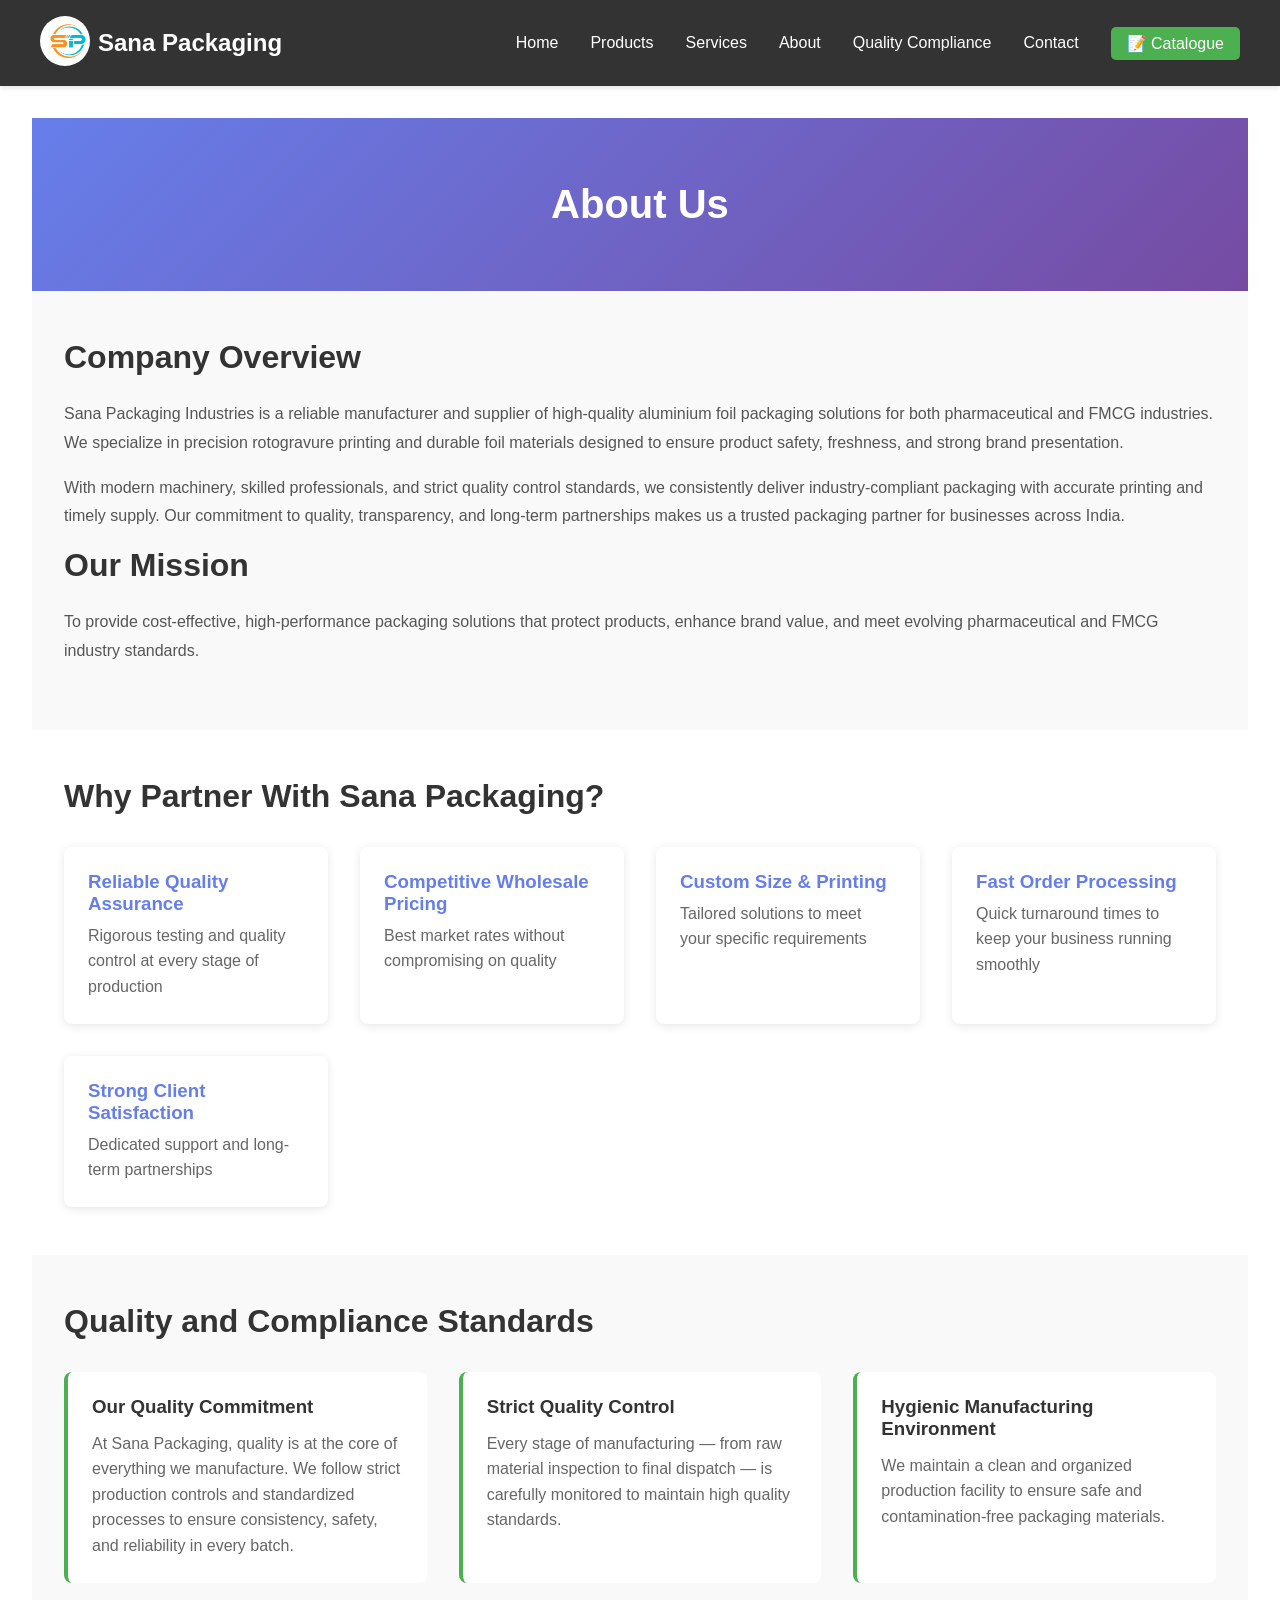
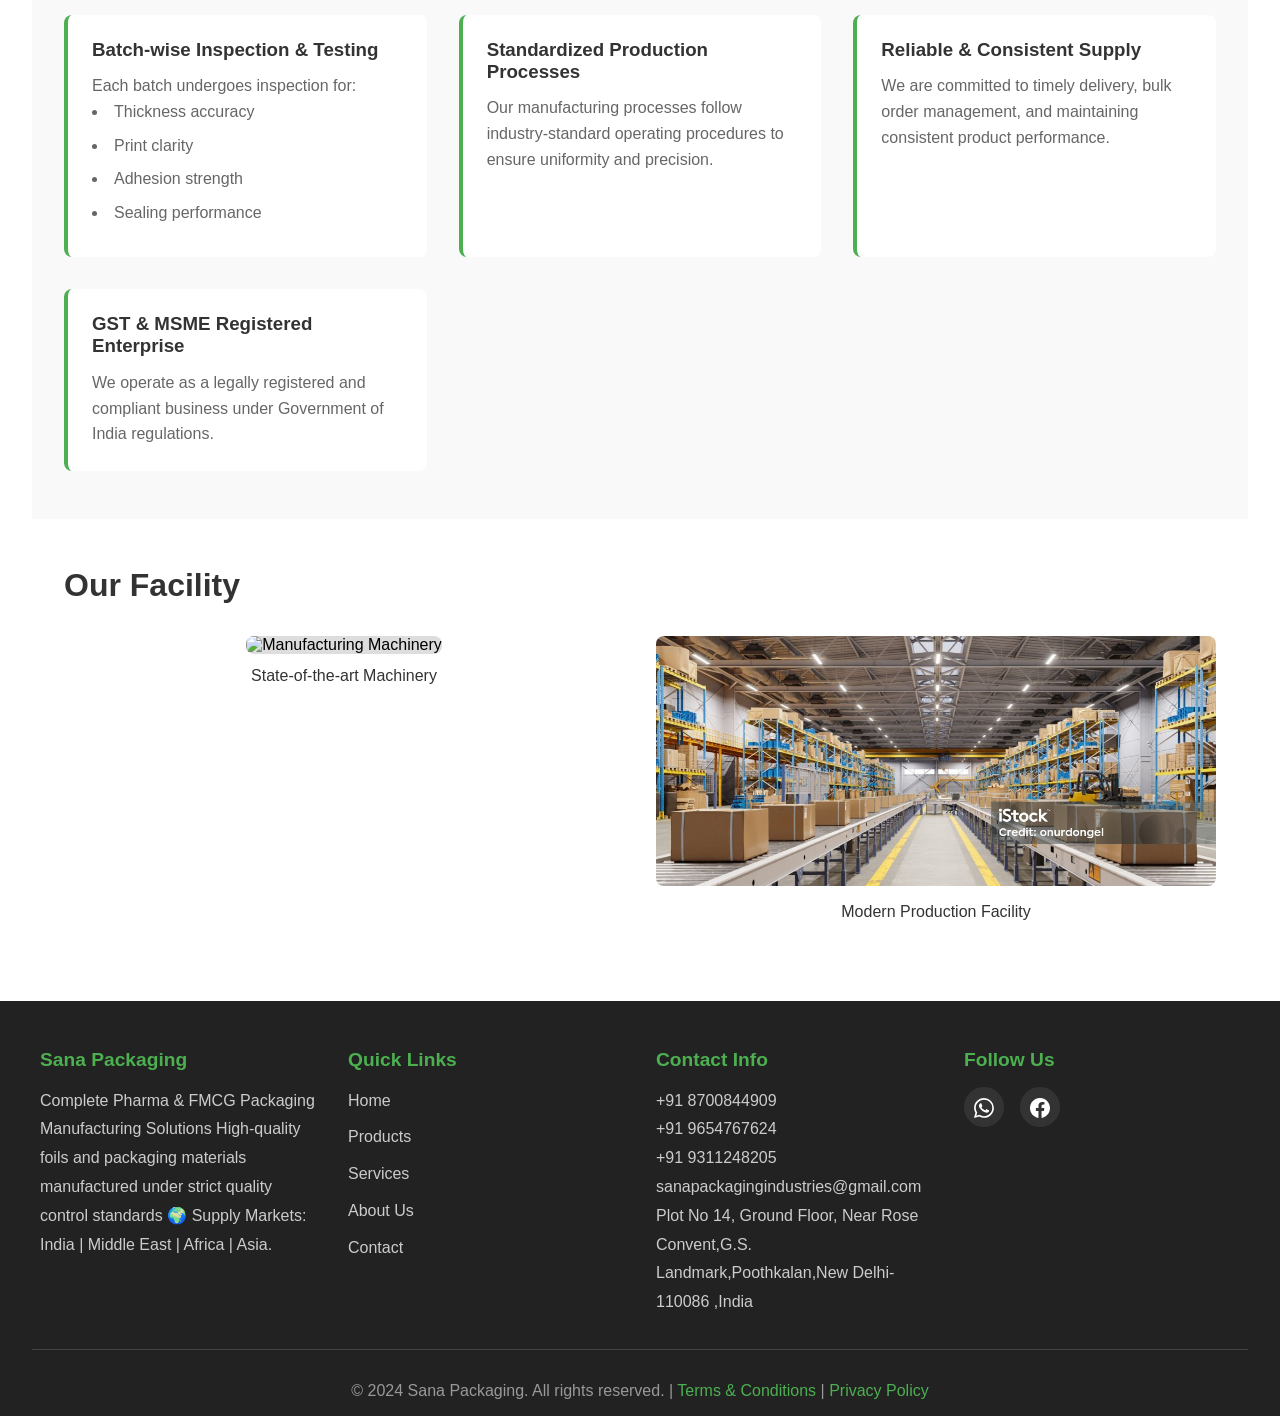
==== about.html @ e00f4d95 "Add files via upload" ====
<!DOCTYPE html>
<html lang="en">

<head>
    <meta charset="UTF-8">
    <meta name="viewport" content="width=device-width, initial-scale=1.0">
    <title>About Us - Sana Packaging</title>
    <link rel="stylesheet" href="css/main.css">
    <link rel="stylesheet" href="css/style.css">
    <link rel="stylesheet" href="css/animation.css">
    <script src="js/main.js" defer></script>
</head>

<body>
    <header>
        <div class="container">
            <div class="logo">
                <a href="index.html">
                    <img src="images/logo.jpeg" alt="Sana Packaging Logo">
                </a>
                <h1>Sana Packaging</h1>
            </div>
            <button class="menu-toggle" aria-label="Toggle menu">
                <span></span>
                <span></span>
                <span></span>
            </button>
            <nav>
                <ul>
                    <li><a href="index.html">Home</a></li>
                    <li><a href="product.html">Products</a></li>
                    <li><a href="services.html">Services</a></li>
                    <li><a href="about.html">About</a></li>
                    <li><a href="certifications.html">Quality Compliance</a></li>
                    <li><a href="contact.html">Contact</a></li>
                    <li><a href="Catalog/Sana Packaging Industries.pdf" download="Sana-Packaging-Catalog.pdf"
                            class="catalog-link">📝 Catalogue</a></li>
                </ul>
            </nav>
        </div>
    </header>

    <main>
        <section class="about-hero">
            <h1>About Us</h1>
        </section>

        <section class="company-overview">
            <div class="container">
                <h2>Company Overview</h2>
                <p>
                    Sana Packaging Industries is a reliable manufacturer and supplier of high-quality aluminium foil
                    packaging solutions for both pharmaceutical and FMCG industries. We specialize in precision
                    rotogravure printing and durable foil materials designed to ensure product safety, freshness, and
                    strong brand presentation.</p>
                <p>With modern machinery, skilled professionals, and strict quality control standards, we consistently
                    deliver industry-compliant packaging with accurate printing and timely supply. Our commitment to
                    quality, transparency, and long-term partnerships makes us a trusted packaging partner for
                    businesses across India.</p>
            </div>


            <div class="container">
                <h2>Our Mission</h2>
                <p>To provide cost-effective, high-performance packaging solutions that protect products, enhance brand
                    value, and meet evolving pharmaceutical and FMCG industry standards.</p>

            </div>
        </section>

        <section class="why-choose">
            <div class="container">
                <h2>Why Partner With Sana Packaging?</h2>
                <div class="features-grid">
                    <div class="feature">
                        <h3>Reliable Quality Assurance</h3>
                        <p>Rigorous testing and quality control at every stage of production</p>
                    </div>
                    <div class="feature">
                        <h3>Competitive Wholesale Pricing</h3>
                        <p>Best market rates without compromising on quality</p>
                    </div>
                    <div class="feature">
                        <h3>Custom Size & Printing</h3>
                        <p>Tailored solutions to meet your specific requirements</p>
                    </div>
                    <div class="feature">
                        <h3>Fast Order Processing</h3>
                        <p>Quick turnaround times to keep your business running smoothly</p>
                    </div>
                    <div class="feature">
                        <h3>Strong Client Satisfaction</h3>
                        <p>Dedicated support and long-term partnerships</p>
                    </div>
                </div>
            </div>
        </section>

        <section class="certifications">
            <div class="container">
                <h2>Quality and Compliance Standards</h2>
                <div class="cert-grid">
                    <div class="cert-item">
                        <h3>Our Quality Commitment
                        </h3>
                        <p>At Sana Packaging, quality is at the core of everything we manufacture. We follow strict
                            production controls and standardized processes to ensure consistency, safety, and
                            reliability in every batch.</p>
                    </div>
                    <div class="cert-item">
                        <h3>Strict Quality Control</h3>
                        <p>Every stage of manufacturing — from raw material inspection to final dispatch — is carefully
                            monitored to maintain high quality standards.</p>
                    </div>
                    <div class="cert-item">
                        <h3>Hygienic Manufacturing Environment</h3>
                        <p>We maintain a clean and organized production facility to ensure safe and contamination-free
                            packaging materials.</p>
                    </div>
                    <div class="cert-item">
                        <h3> Batch-wise Inspection & Testing</h3>
                        <p>Each batch undergoes inspection for:</p>
                        <ul>
                            <li>Thickness accuracy</li>
                            <li>Print clarity</li>
                            <li>Adhesion strength</li>
                            <li>Sealing performance</li>
                        </ul>

                    </div>


                    <div class="cert-item">
                        <h3> Standardized Production Processes</h3>
                        <p>Our manufacturing processes follow industry-standard operating procedures to ensure
                            uniformity and precision.</p>
                    </div>
                    <div class="cert-item">
                        <h3>Reliable & Consistent Supply</h3>
                        <p>We are committed to timely delivery, bulk order management, and maintaining consistent
                            product performance.</p>
                    </div>
                    <div class="cert-item">
                        <h3>GST & MSME Registered Enterprise</h3>
                        <p>We operate as a legally registered and compliant business under Government of India
                            regulations.</p>
                    </div>
                </div>
            </div>
        </section>

        <section class="visuals">
            <div class="container">
                <h2>Our Facility</h2>
                <div class="gallery">
                    <div class="gallery-item">
                        <img src="images/StateoftheartMachineryhd.jpg" alt="Manufacturing Machinery">

                        <p>State-of-the-art Machinery</p>
                    </div>
                    <div class="gallery-item">
                        <img src="images/ModernProductionFacilityHd.jpg" alt="Factory Floor">
                        <p>Modern Production Facility</p>
                    </div>

                </div>







            </div>
        </section>
    </main>

    <footer>
        <div class="footer-content">
            <div class="footer-section footer-logo-section">

                <h3>Sana Packaging</h3>
                <p>Complete Pharma & FMCG Packaging Manufacturing Solutions
                    High-quality foils and packaging materials manufactured under strict quality control standards

                    🌍 Supply Markets: India | Middle East | Africa | Asia.</p>
            </div>
            <div class="footer-section">
                <h3>Quick Links</h3>
                <ul>
                    <li><a href="index.html">Home</a></li>
                    <li><a href="product.html">Products</a></li>
                    <li><a href="services.html">Services</a></li>
                    <li><a href="about.html">About Us</a></li>
                    <li><a href="contact.html">Contact</a></li>
                </ul>
            </div>
            <div class="footer-section">
                <h3>Contact Info</h3>
                <p>+91 8700844909 <br>
                    +91 9654767624<br>
                    +91 9311248205
                </p>
                <p>sanapackagingindustries@gmail.com</p>
                <p>Plot No 14, Ground Floor, Near Rose Convent,G.S. Landmark,Poothkalan,New Delhi-110086 ,India</p>
            </div>
            <div class="footer-section">
                <h3>Follow Us</h3>
                <div class="social-links">
                    <a href="https://wa.me/919311248205" target="_blank" title="WhatsApp">
                        <svg xmlns="http://www.w3.org/2000/svg" width="20" height="20" fill="currentColor"
                            viewBox="0 0 16 16">
                            <path
                                d="M13.601 2.326A7.854 7.854 0 0 0 7.994 0C3.627 0 .068 3.558.064 7.926c0 1.399.366 2.76 1.057 3.965L0 16l4.204-1.102a7.933 7.933 0 0 0 3.79.965h.004c4.368 0 7.926-3.558 7.93-7.93A7.898 7.898 0 0 0 13.6 2.326zM7.994 14.521a6.573 6.573 0 0 1-3.356-.92l-.24-.144-2.494.654.666-2.433-.156-.251a6.56 6.56 0 0 1-1.007-3.505c0-3.626 2.957-6.584 6.591-6.584a6.56 6.56 0 0 1 4.66 1.931 6.557 6.557 0 0 1 1.928 4.66c-.004 3.639-2.961 6.592-6.592 6.592zm3.615-4.934c-.197-.099-1.17-.578-1.353-.646-.182-.065-.315-.099-.445.099-.133.197-.513.646-.627.775-.114.133-.232.148-.43.05-.197-.1-.836-.308-1.592-.985-.59-.525-.985-1.175-1.103-1.372-.114-.198-.011-.304.088-.403.087-.088.197-.232.296-.346.1-.114.133-.198.198-.33.065-.134.034-.248-.015-.347-.05-.099-.445-1.076-.612-1.47-.16-.389-.323-.335-.445-.34-.114-.007-.247-.007-.38-.007a.729.729 0 0 0-.529.247c-.182.198-.691.677-.691 1.654 0 .977.71 1.916.81 2.049.098.133 1.394 2.132 3.383 2.992.47.205.84.326 1.129.418.475.152.904.129 1.246.08.38-.058 1.171-.48 1.338-.943.164-.464.164-.86.114-.943-.049-.084-.182-.133-.38-.232z" />
                        </svg>
                    </a>

                    <a href="https://www.facebook.com/profile.php?id=61584135216751" target="_blank" title="Facebook">
                        <svg xmlns="http://www.w3.org/2000/svg" width="20" height="20" fill="currentColor"
                            viewBox="0 0 16 16">
                            <path
                                d="M16 8.049c0-4.446-3.582-8.05-8-8.05C3.58 0-.002 3.603-.002 8.05c0 4.017 2.926 7.347 6.75 7.951v-5.625h-2.03V8.05H6.75V6.275c0-2.017 1.195-3.131 3.022-3.131.876 0 1.791.157 1.791.157v1.98h-1.009c-.993 0-1.303.621-1.303 1.258v1.51h2.218l-.354 2.326H9.25V16c3.824-.604 6.75-3.934 6.75-7.951z" />
                        </svg>
                    </a>
                </div>
            </div>
        </div>
        <div class="footer-bottom">
            <p>&copy; 2024 Sana Packaging. All rights reserved. | <a href="terms.html">Terms & Conditions</a> | <a
                    href="privacy.html">Privacy Policy</a></p>
        </div>
    </footer>
</body>

</html>
---- css/main.css ----
* {
    margin: 0;
    padding: 0;
    box-sizing: border-box;
}

body {
    min-height: 100vh;
    display: flex;
    flex-direction: column;
    font-family: Arial, sans-serif;
}

main {
    flex: 1;
    padding: 2rem;
}

header {
    background: #333;
    color: white;
    padding: 1rem 2rem;
    box-shadow: 0 2px 5px rgba(0,0,0,0.1);
    position: sticky;
    top: 0;
    z-index: 1000;
    transition: transform 0.3s ease;
}

header.hide {
    transform: translateY(-100%);
}

header .container {
    max-width: 1200px;
    margin: 0 auto;
    display: flex;
    justify-content: space-between;
    align-items: center;
}

.logo {
    display: flex;
    align-items: center;
    gap: 0.5rem;
}

.logo img {
    height: 50px;
    width: 50px;
    object-fit: cover;
    filter: brightness(1.1);
    border-radius: 50%;
}

.logo h1 {
    font-size: 1.5rem;
    cursor: pointer;
}

.menu-toggle {
    display: none;
    flex-direction: column;
    gap: 4px;
    background: none;
    border: none;
    cursor: pointer;
}

.menu-toggle span {
    width: 25px;
    height: 3px;
    background: white;
}

nav ul {
    display: flex;
    gap: 2rem;
    list-style: none;
}

nav a {
    color: white;
    text-decoration: none;
    font-weight: 500;
}

footer {
    background: #222;
    color: white;
    padding: 3rem 2rem 1rem;
}

.footer-content {
    display: grid;
    grid-template-columns: repeat(auto-fit, minmax(250px, 1fr));
    gap: 2rem;
    max-width: 1200px;
    margin: 0 auto 2rem;
}

.footer-section h3 {
    color: #4CAF50;
    margin-bottom: 1rem;
    font-size: 1.2rem;
}

.footer-section p,
.footer-section ul {
    color: #ccc;
    line-height: 1.8;
}

.footer-section ul {
    list-style: none;
}

.footer-section ul li {
    margin-bottom: 0.5rem;
}

.footer-section a {
    color: #ccc;
    text-decoration: none;
}

.social-links {
    display: flex;
    gap: 1rem;
    margin-top: 1rem;
}

.social-links a {
    display: inline-block;
    width: 40px;
    height: 40px;
    background: #333;
    border-radius: 50%;
    text-align: center;
    line-height: 40px;
    font-size: 1.2rem;
}

.social-links a svg {
    fill: white;
    vertical-align: middle;
}

.footer-bottom {
    text-align: center;
    padding-top: 2rem;
    border-top: 1px solid #444;
    color: #999;
}

.footer-bottom a {
    color: #4CAF50;
    text-decoration: none;
}

@media (max-width: 768px) {
    .menu-toggle {
        display: flex;
    }

    nav {
        position: absolute;
        top: 100%;
        left: 0;
        right: 0;
        background: #333;
        max-height: 0;
        overflow: hidden;
    }

    nav.active {
        max-height: 500px;
    }

    nav ul {
        flex-direction: column;
        gap: 0;
        padding: 1rem 0;
    }

    nav li {
        text-align: center;
        padding: 0.8rem;
        border-bottom: 1px solid #444;
    }

    nav .catalog-link {
        display: inline-block;
        margin: 0.5rem auto;
        width: auto;
    }

    header .container {
        position: relative;
    }

    header, footer {
        padding: 1rem;
    }

    .logo img {
        height: 35px;
        width: 35px;
    }

    .logo h1 {
        font-size: 1.2rem;
    }

    main {
        padding: 1rem;
    }

    footer {
        padding: 2rem 1rem 1rem;
    }

    .footer-content {
        grid-template-columns: 1fr;
        gap: 1.5rem;
    }
}


.footer-logo {
    width: 60px;
    height: 60px;
    border-radius: 50%;
    object-fit: cover;
    margin-bottom: 1rem;
}


.catalog-link {
    background: #4CAF50;
    padding: 0.5rem 1rem;
    border-radius: 5px;
}

.catalog-link:hover {
    background: #45a049;
}
---- css/style.css ----
.hero {
    background: linear-gradient(rgba(0, 0, 0, 0.7), rgba(0, 0, 0, 0.7)), url('../images/BankGroundImage.jpeg');
    background-size: cover;
    background-position: center;
    background-repeat: no-repeat;
    min-height: 500px;
    color: white;
    padding: 6rem 2rem;
    text-align: center;
    display: flex;
    flex-direction: column;
    justify-content: center;
    align-items: center;
}

.hero-badge {
    background: rgba(255, 255, 255, 0.95);
    color: #333;
    padding: 0.6rem 1.5rem;
    border-radius: 50px;
    font-weight: 600;
    font-size: 1rem;
    margin-bottom: 1.5rem;
    box-shadow: 0 4px 15px rgba(0,0,0,0.2);
}

.hero h1 {
    font-size: 3rem;
    margin-bottom: 1rem;
}

.hero p {
    font-size: 1.3rem;
    margin-bottom: 2rem;
    opacity: 0.95;
}

.hero-buttons {
    display: flex;
    gap: 1rem;
    justify-content: center;
    flex-wrap: wrap;
}

.btn {
    padding: 0.8rem 2rem;
    border-radius: 5px;
    text-decoration: none;
    font-weight: 500;
}

.btn-primary {
    background: white;
    color: #667eea;
}

.btn-secondary {
    background: transparent;
    color: white;
    border: 2px solid white;
}

.features-section {
    padding: 4rem 2rem;
    background: #f9f9f9;
}

.features-section h2 {
    text-align: center;
    font-size: 2rem;
    margin-bottom: 3rem;
    color: #333;
}

.features-grid {
    display: grid;
    grid-template-columns: repeat(auto-fit, minmax(250px, 1fr));
    gap: 2rem;
    margin-top: 2rem;
}

.feature {
    background: white;
    padding: 1.5rem;
    border-radius: 8px;
    box-shadow: 0 2px 10px rgba(0,0,0,0.1);
}

.feature-icon {
    font-size: 3rem;
    margin-bottom: 1rem;
    color: #4CAF50;
}

.feature h3 {
    color: #667eea;
    margin-bottom: 0.5rem;
}

.feature p {
    color: #666;
    line-height: 1.6;
}

.products-preview {
    padding: 4rem 2rem;
}

.products-preview h2 {
    text-align: center;
    font-size: 2rem;
    margin-bottom: 3rem;
    color: #333;
}

.products-preview .product-card {
    cursor: pointer;
}

.products-preview .product-info p {
    color: #666;
}

.product-grid {
    display: grid;
    grid-template-columns: repeat(auto-fit, minmax(300px, 1fr));
    gap: 2rem;
    margin-top: 2rem;
}

.product-card {
    background: white;
    border-radius: 8px;
    overflow: hidden;
    box-shadow: 0 2px 10px rgba(0,0,0,0.1);
}

.product-card img {
    width: 100%;
    height: 200px;
    object-fit: cover;
    background: #e0e0e0;
}

.product-info {
    padding: 1.5rem;
}

.product-info h3 {
    color: #333;
    margin-bottom: 1rem;
}

.product-info p {
    color: #666;
    line-height: 1.6;
    margin-bottom: 1rem;
}

.product-info .btn {
    display: inline-block;
    margin-top: 0.5rem;
}

.text-center {
    text-align: center;
    margin-top: 2rem;
}

.cta-section {
    background: linear-gradient(135deg, #667eea 0%, #764ba2 100%);
    color: white;
    padding: 4rem 2rem;
    text-align: center;
}

.cta-section h2 {
    font-size: 2rem;
    margin-bottom: 1rem;
}

.cta-section p {
    font-size: 1.2rem;
    margin-bottom: 2rem;
}

.about-hero {
    background: linear-gradient(135deg, #667eea 0%, #764ba2 100%);
    color: white;
    padding: 4rem 2rem;
    text-align: center;
}

.about-hero h1 {
    font-size: 2.5rem;
}

.company-overview, .why-choose, .certifications, .visuals {
    padding: 3rem 2rem;
}

.company-overview {
    background: #f9f9f9;
}

.company-overview h2, .why-choose h2, .certifications h2, .visuals h2 {
    font-size: 2rem;
    margin-bottom: 1.5rem;
    color: #333;
}

.company-overview p {
    line-height: 1.8;
    margin-bottom: 1rem;
    color: #555;
}

.certifications {
    background: #f9f9f9;
}

.cert-grid {
    display: grid;
    grid-template-columns: repeat(auto-fit, minmax(280px, 1fr));
    gap: 2rem;
    margin-top: 2rem;
}

.cert-item {
    background: white;
    padding: 1.5rem;
    border-radius: 8px;
    border-left: 4px solid #4CAF50;
}

.cert-item h3 {
    color: #333;
    margin-bottom: 0.8rem;
}

.cert-item p, .cert-item ul {
    color: #666;
    line-height: 1.6;
}

.cert-item ul {
    list-style-position: inside;
}

.cert-item li {
    margin-bottom: 0.5rem;
}

.gallery {
    display: grid;
    grid-template-columns: repeat(auto-fit, minmax(300px, 1fr));
    gap: 2rem;
    margin-top: 2rem;
}

.gallery-item {
    text-align: center;
}

.gallery-item img {
    width: 100%;
    height: 250px;
    object-fit: cover;
    border-radius: 8px;
    background: #ddd;
}

.gallery-item p {
    margin-top: 0.8rem;
    font-weight: 500;
    color: #333;
}

.product-hero {
    background: linear-gradient(135deg, #4CAF50 0%, #45a049 100%);
    color: white;
    padding: 4rem 2rem;
    text-align: center;
}

.product-hero h1 {
    font-size: 2.5rem;
}

.product-section {
    padding: 3rem 2rem;
}

.product-section:nth-child(even) {
    background: #f9f9f9;
}

.product-section h2 {
    font-size: 2rem;
    margin-bottom: 1.5rem;
    color: #333;
}

.custom-section {
    background: linear-gradient(135deg, #667eea 0%, #764ba2 100%);
    color: white;
    padding: 3rem 2rem;
    text-align: center;
}

.custom-section h2 {
    color: white;
    margin-bottom: 1rem;
}

.custom-section p {
    font-size: 1.1rem;
    line-height: 1.8;
}

.export-pricing {
    padding: 4rem 2rem;
    background: #f9f9f9;
}

.export-pricing h2 {
    text-align: center;
    font-size: 2rem;
    margin-bottom: 3rem;
    color: #333;
}

.export-grid {
    display: grid;
    grid-template-columns: repeat(auto-fit, minmax(300px, 1fr));
    gap: 2rem;
    margin-bottom: 3rem;
}

.export-card {
    background: white;
    padding: 2rem;
    border-radius: 8px;
    box-shadow: 0 2px 10px rgba(0,0,0,0.1);
}

.export-card h3 {
    color: #667eea;
    margin-bottom: 1rem;
}

.export-card p {
    color: #555;
    font-size: 1.1rem;
}

.export-card ul {
    list-style-position: inside;
    color: #555;
}

.export-card ul li {
    margin-bottom: 0.5rem;
}

.pricing-section {
    margin: 3rem 0;
}

.pricing-section h3 {
    text-align: center;
    font-size: 1.8rem;
    color: #333;
    margin-bottom: 2rem;
}

.pricing-grid {
    display: grid;
    grid-template-columns: repeat(auto-fit, minmax(250px, 1fr));
    gap: 2rem;
    margin-bottom: 2rem;
}

.price-card {
    background: white;
    padding: 2rem;
    border-radius: 8px;
    text-align: center;
    box-shadow: 0 2px 10px rgba(0,0,0,0.1);
    border-top: 4px solid #4CAF50;
}

.price-card h4 {
    color: #333;
    margin-bottom: 1rem;
    font-size: 1.3rem;
}

.price-card .price {
    color: #4CAF50;
    font-size: 1.5rem;
    font-weight: bold;
}

.bulk-discount {
    text-align: center;
    font-size: 1.2rem;
    color: #667eea;
    font-weight: 500;
}

.export-terms {
    background: white;
    padding: 2rem;
    border-radius: 8px;
    box-shadow: 0 2px 10px rgba(0,0,0,0.1);
}

.export-terms h3 {
    color: #333;
    margin-bottom: 1.5rem;
    text-align: center;
    font-size: 1.8rem;
}

.terms-grid {
    display: grid;
    grid-template-columns: repeat(auto-fit, minmax(200px, 1fr));
    gap: 1.5rem;
}

.term-item {
    padding: 1rem;
    background: #f9f9f9;
    border-radius: 5px;
    border-left: 3px solid #4CAF50;
}

.term-item strong {
    color: #333;
    display: block;
    margin-bottom: 0.3rem;
}

.contact-hero {
    background: linear-gradient(135deg, #4CAF50 0%, #45a049 100%);
    color: white;
    padding: 4rem 2rem;
    text-align: center;
}

.contact-hero h1 {
    font-size: 2.5rem;
    margin-bottom: 0.5rem;
}

.contact-hero p {
    font-size: 1.2rem;
}

.contact-section {
    padding: 3rem 2rem;
}

.contact-grid {
    display: grid;
    grid-template-columns: 1fr 1fr;
    gap: 3rem;
    max-width: 1200px;
    margin: 0 auto;
}

.contact-info h2, .contact-form-wrapper h2 {
    font-size: 2rem;
    margin-bottom: 1.5rem;
    color: #333;
}

.contact-person, .location {
    margin-bottom: 2rem;
}

.contact-person h3, .location h3 {
    color: #667eea;
    margin-bottom: 1rem;
}

.contact-details {
    margin-top: 1rem;
}

.contact-details p {
    margin-bottom: 0.8rem;
    color: #555;
}

.contact-details a {
    color: #667eea;
    text-decoration: none;
}

.whatsapp-btn {
    display: inline-block;
    background: #25D366;
    color: white !important;
    padding: 0.8rem 1.5rem;
    border-radius: 5px;
    margin-top: 1rem;
    text-decoration: none !important;
}

.location p {
    color: #555;
    line-height: 1.8;
}

.contact-form {
    background: #f9f9f9;
    padding: 2rem;
    border-radius: 8px;
}

.form-group {
    margin-bottom: 1.5rem;
}

.form-group label {
    display: block;
    margin-bottom: 0.5rem;
    color: #333;
    font-weight: 500;
}

.form-group input,
.form-group textarea {
    width: 100%;
    padding: 0.8rem;
    border: 1px solid #ddd;
    border-radius: 5px;
    font-family: Arial, sans-serif;
}

.contact-form .btn {
    width: 100%;
    cursor: pointer;
    border: none;
}

.cert-hero {
    background: linear-gradient(135deg, #667eea 0%, #764ba2 100%);
    color: white;
    padding: 4rem 2rem;
    text-align: center;
}

.cert-hero h1 {
    font-size: 2.5rem;
    margin-bottom: 0.5rem;
}

.cert-hero p {
    font-size: 1.2rem;
}

.certifications-section {
    padding: 4rem 2rem;
}

.certifications-section .cert-grid {
    display: grid;
    grid-template-columns: repeat(auto-fit, minmax(300px, 1fr));
    gap: 2rem;
}

.cert-card {
    background: white;
    padding: 2rem;
    border-radius: 8px;
    box-shadow: 0 2px 10px rgba(0,0,0,0.1);
    text-align: center;
}

.cert-icon {
    width: 60px;
    height: 60px;
    background: #4CAF50;
    color: white;
    border-radius: 50%;
    display: flex;
    align-items: center;
    justify-content: center;
    font-size: 2rem;
    margin: 0 auto 1rem;
}

.cert-card h3 {
    color: #333;
    margin-bottom: 0.5rem;
    font-size: 1.5rem;
}

.cert-card p {
    color: #667eea;
    font-weight: 500;
    margin-bottom: 0.5rem;
}

.cert-card .cert-desc {
    color: #666;
    font-weight: normal;
    line-height: 1.6;
}

.compliance-section {
    background: #f9f9f9;
    padding: 3rem 2rem;
    text-align: center;
}

.compliance-section h2 {
    color: #333;
    font-size: 2rem;
    margin-bottom: 1rem;
}

.compliance-section p {
    color: #555;
    font-size: 1.1rem;
    line-height: 1.8;
    max-width: 800px;
    margin: 0 auto;
}

@media (max-width: 768px) {
    .hero {
        padding: 4rem 1rem;
        min-height: 400px;
    }

    .hero-badge {
        font-size: 0.85rem;
        padding: 0.5rem 1rem;
    }

    .hero h1 {
        font-size: 2rem;
    }

    .hero p {
        font-size: 1.1rem;
    }

    .hero-services {
        min-height: 250px;
        padding: 2.5rem 1rem;
    }

    .hero-services h1 {
        font-size: 1.8rem;
    }

    .hero-services p {
        font-size: 1rem;
    }

    .features-section,
    .products-preview,
    .cta-section {
        padding: 3rem 1rem;
    }

    .export-pricing {
        padding: 3rem 1rem;
    }

    .pricing-grid,
    .terms-grid {
        grid-template-columns: 1fr;
    }

    .contact-grid {
        grid-template-columns: 1fr;
        gap: 2rem;
    }

    .contact-hero {
        padding: 3rem 1rem;
    }

    .contact-hero h1 {
        font-size: 2rem;
    }

    .certifications-section {
        padding: 3rem 1rem;
    }

    .cert-hero {
        padding: 3rem 1rem;
    }

    .cert-hero h1 {
        font-size: 2rem;
    }
}


.services-section {
    padding: 4rem 2rem;
}

.services-section h2 {
    text-align: center;
    font-size: 2rem;
    margin-bottom: 3rem;
    color: #333;
}

.services-grid {
    display: grid;
    grid-template-columns: repeat(auto-fit, minmax(300px, 1fr));
    gap: 2rem;
}

.service-card {
    background: white;
    padding: 2rem;
    border-radius: 8px;
    box-shadow: 0 2px 10px rgba(0,0,0,0.1);
    text-align: center;
}

.service-icon {
    font-size: 3rem;
    margin-bottom: 1rem;
}

.service-card h3 {
    color: #667eea;
    margin-bottom: 1rem;
    font-size: 1.3rem;
}

.service-card p {
    color: #666;
    line-height: 1.6;
}

@media (max-width: 768px) {
    .services-section {
        padding: 3rem 1rem;
    }
}


.hero-services {
    background: linear-gradient(rgba(0, 0, 0, 0.5), rgba(0, 0, 0, 0.5)), url('../images/MachineSana.jpeg');
    background-size: cover;
    background-position: center;
    min-height: 300px;
    padding: 3rem 2rem;
    display: flex;
    flex-direction: column;
    justify-content: center;
    align-items: center;
    color: white;
    text-align: center;
}

.hero-services h1 {
    font-size: 2.5rem;
    margin-bottom: 1rem;
}

.hero-services p {
    font-size: 1.2rem;
    margin-bottom: 1.5rem;
}


.clients-section {
    padding: 4rem 2rem;
    background: #f9f9f9;
}

.clients-section h2 {
    text-align: center;
    font-size: 2rem;
    margin-bottom: 3rem;
    color: #333;
}

.clients-grid {
    display: grid;
    grid-template-columns: repeat(auto-fit, minmax(280px, 1fr));
    gap: 1.5rem;
}

.client-item {
    background: white;
    padding: 1.5rem;
    border-radius: 8px;
    text-align: center;
    font-weight: 500;
    color: #4105e7;
    box-shadow: 0 2px 10px rgba(0,0,0,0.1);
}

@media (max-width: 768px) {
    .clients-section {
        padding: 3rem 1rem;
    }
}


.infrastructure-section {
    padding: 4rem 2rem;
}

.infrastructure-section h2 {
    text-align: center;
    font-size: 2rem;
    margin-bottom: 3rem;
    color: #333;
}

.machines-grid {
    display: grid;
    grid-template-columns: repeat(auto-fit, minmax(280px, 1fr));
    gap: 2rem;
}

.machine-card {
    background: white;
    padding: 2rem;
    border-radius: 8px;
    box-shadow: 0 2px 10px rgba(0,0,0,0.1);
    border-left: 4px solid #4CAF50;
}

.machine-card img {
    width: 100%;
    height: 200px;
    object-fit: cover;
    border-radius: 8px;
    margin-bottom: 1rem;
}

.machine-card h3 {
    color: #667eea;
    margin-bottom: 1rem;
    font-size: 1.2rem;
}

.machine-card p {
    color: #666;
    margin-bottom: 0.5rem;
    line-height: 1.6;
}

@media (max-width: 768px) {
    .infrastructure-section {
        padding: 3rem 1rem;
    }
}


.product-hero p {
    font-size: 1.2rem;
    margin-top: 0.5rem;
    opacity: 0.95;
}

.services-highlight {
    padding: 4rem 2rem;
    background: linear-gradient(135deg, #667eea 0%, #764ba2 100%);
    color: white;
    text-align: center;
}

.services-highlight h2 {
    color: white;
    font-size: 2rem;
    margin-bottom: 2rem;
}

.services-list {
    display: grid;
    grid-template-columns: repeat(auto-fit, minmax(250px, 1fr));
    gap: 1.5rem;
    max-width: 1000px;
    margin: 0 auto;
}

.service-item {
    background: rgba(255,255,255,0.1);
    padding: 1.5rem;
    border-radius: 8px;
    font-size: 1.1rem;
    font-weight: 500;
}

@media (max-width: 768px) {
    .services-highlight {
        padding: 3rem 1rem;
    }
}


.hero-markets {
    margin: 1rem 0;
}

.hero-markets p {
    font-size: 1.1rem;
    opacity: 0.95;
    font-weight: 500;
}
---- css/animation.css ----
.menu-toggle span {
    transition: 0.3s;
}

nav {
    transition: max-height 0.3s;
}

nav a {
    transition: color 0.3s;
}

nav a:hover {
    color: #4CAF50;
}

.footer-section a {
    transition: color 0.3s;
}

.footer-section a:hover {
    color: #4CAF50;
}

.social-links a {
    transition: background 0.3s;
}

.social-links a:hover {
    background: #4CAF50;
}

.footer-bottom a {
    transition: color 0.3s;
}

.footer-bottom a:hover {
    color: #45a049;
    text-decoration: underline;
}

.btn {
    transition: transform 0.3s, box-shadow 0.3s;
}

.btn:hover {
    transform: translateY(-2px);
    box-shadow: 0 5px 15px rgba(0,0,0,0.2);
}

.product-card {
    transition: transform 0.3s;
}

.product-card:hover {
    transform: translateY(-5px);
}

.cert-card {
    transition: transform 0.3s;
}

.cert-card:hover {
    transform: translateY(-5px);
}

.contact-details a:hover {
    text-decoration: underline;
}

.whatsapp-btn {
    transition: background 0.3s;
}

.whatsapp-btn:hover {
    background: #20ba5a;
    text-decoration: none !important;
}

.form-group input:focus,
.form-group textarea:focus {
    outline: none;
    border-color: #667eea;
}


.service-card {
    transition: transform 0.3s, box-shadow 0.3s;
}

.service-card:hover {
    transform: translateY(-5px);
    box-shadow: 0 5px 20px rgba(0,0,0,0.15);
}


.client-item {
    transition: transform 0.3s, box-shadow 0.3s;
}

.client-item:hover {
    transform: translateY(-3px);
    box-shadow: 0 5px 15px rgba(0,0,0,0.15);
}


.machine-card {
    transition: transform 0.3s, box-shadow 0.3s;
}

.machine-card:hover {
    transform: translateY(-5px);
    box-shadow: 0 5px 20px rgba(0,0,0,0.15);
}
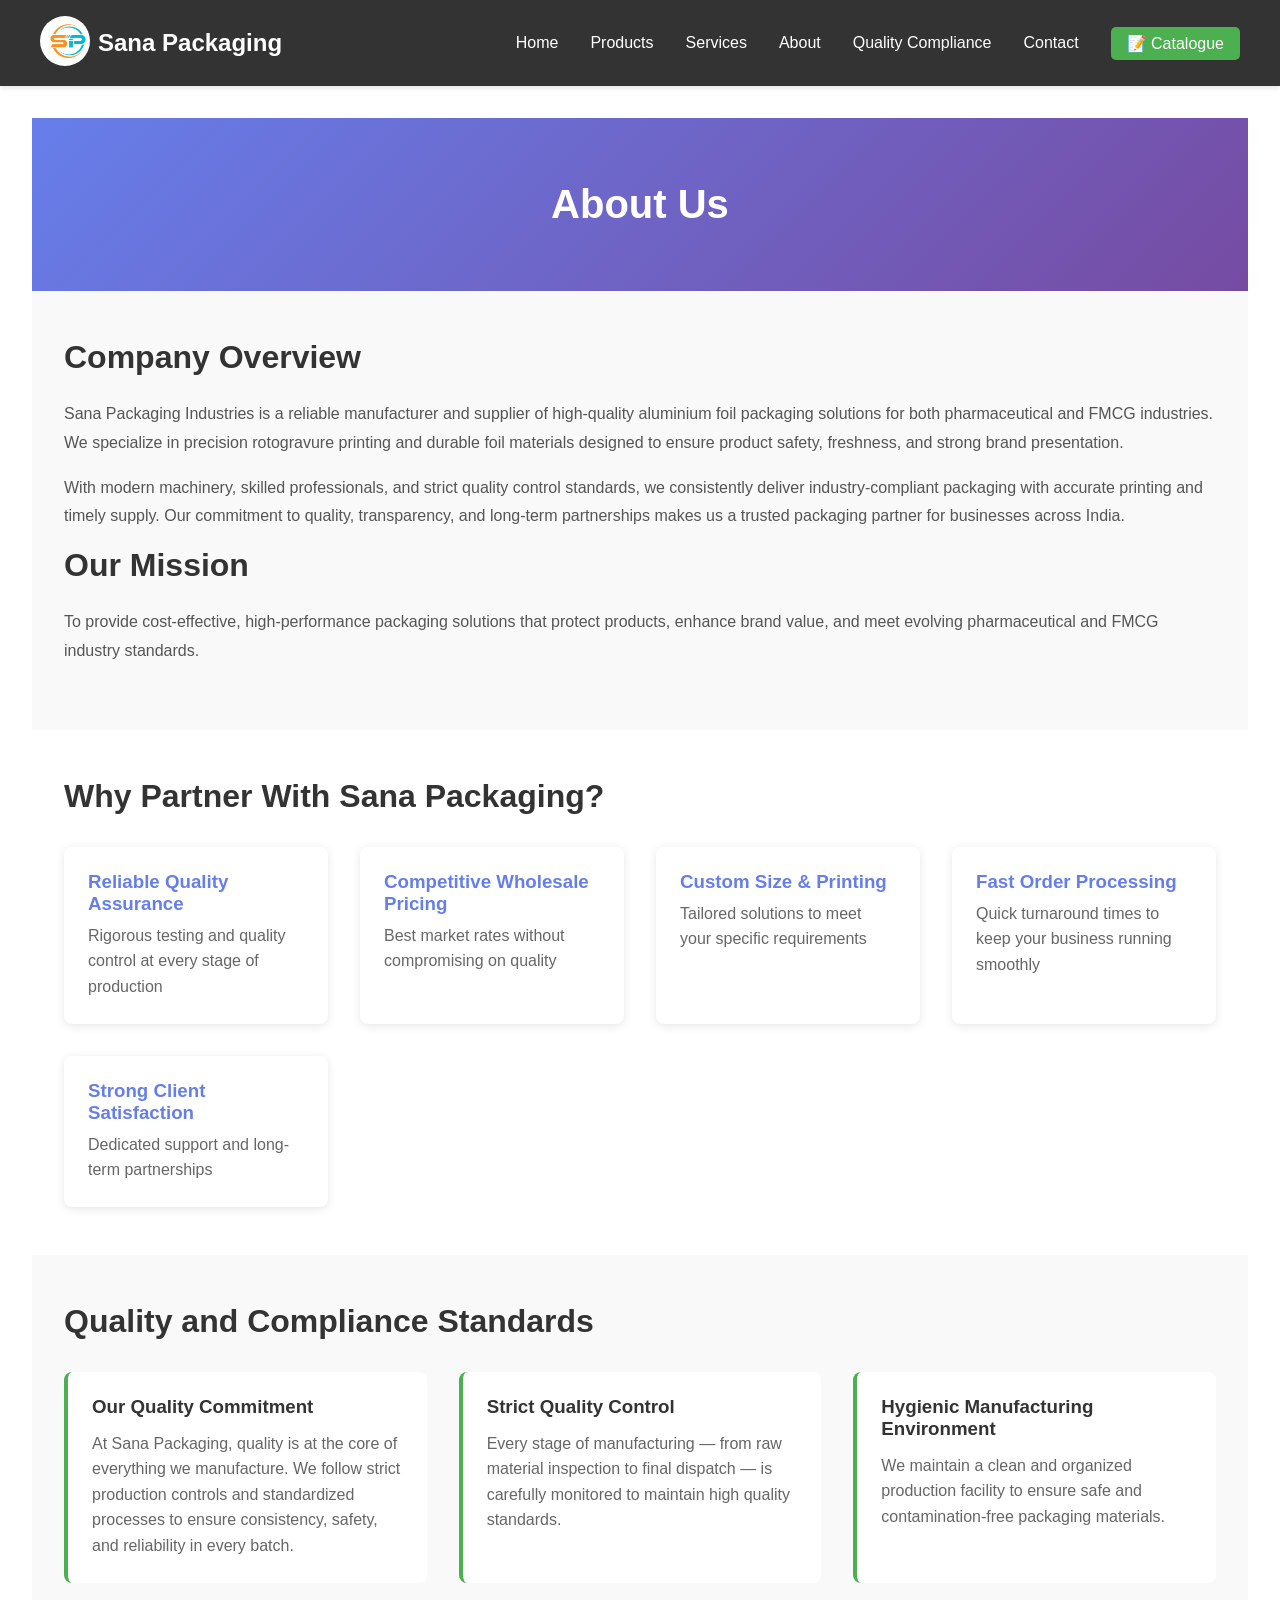
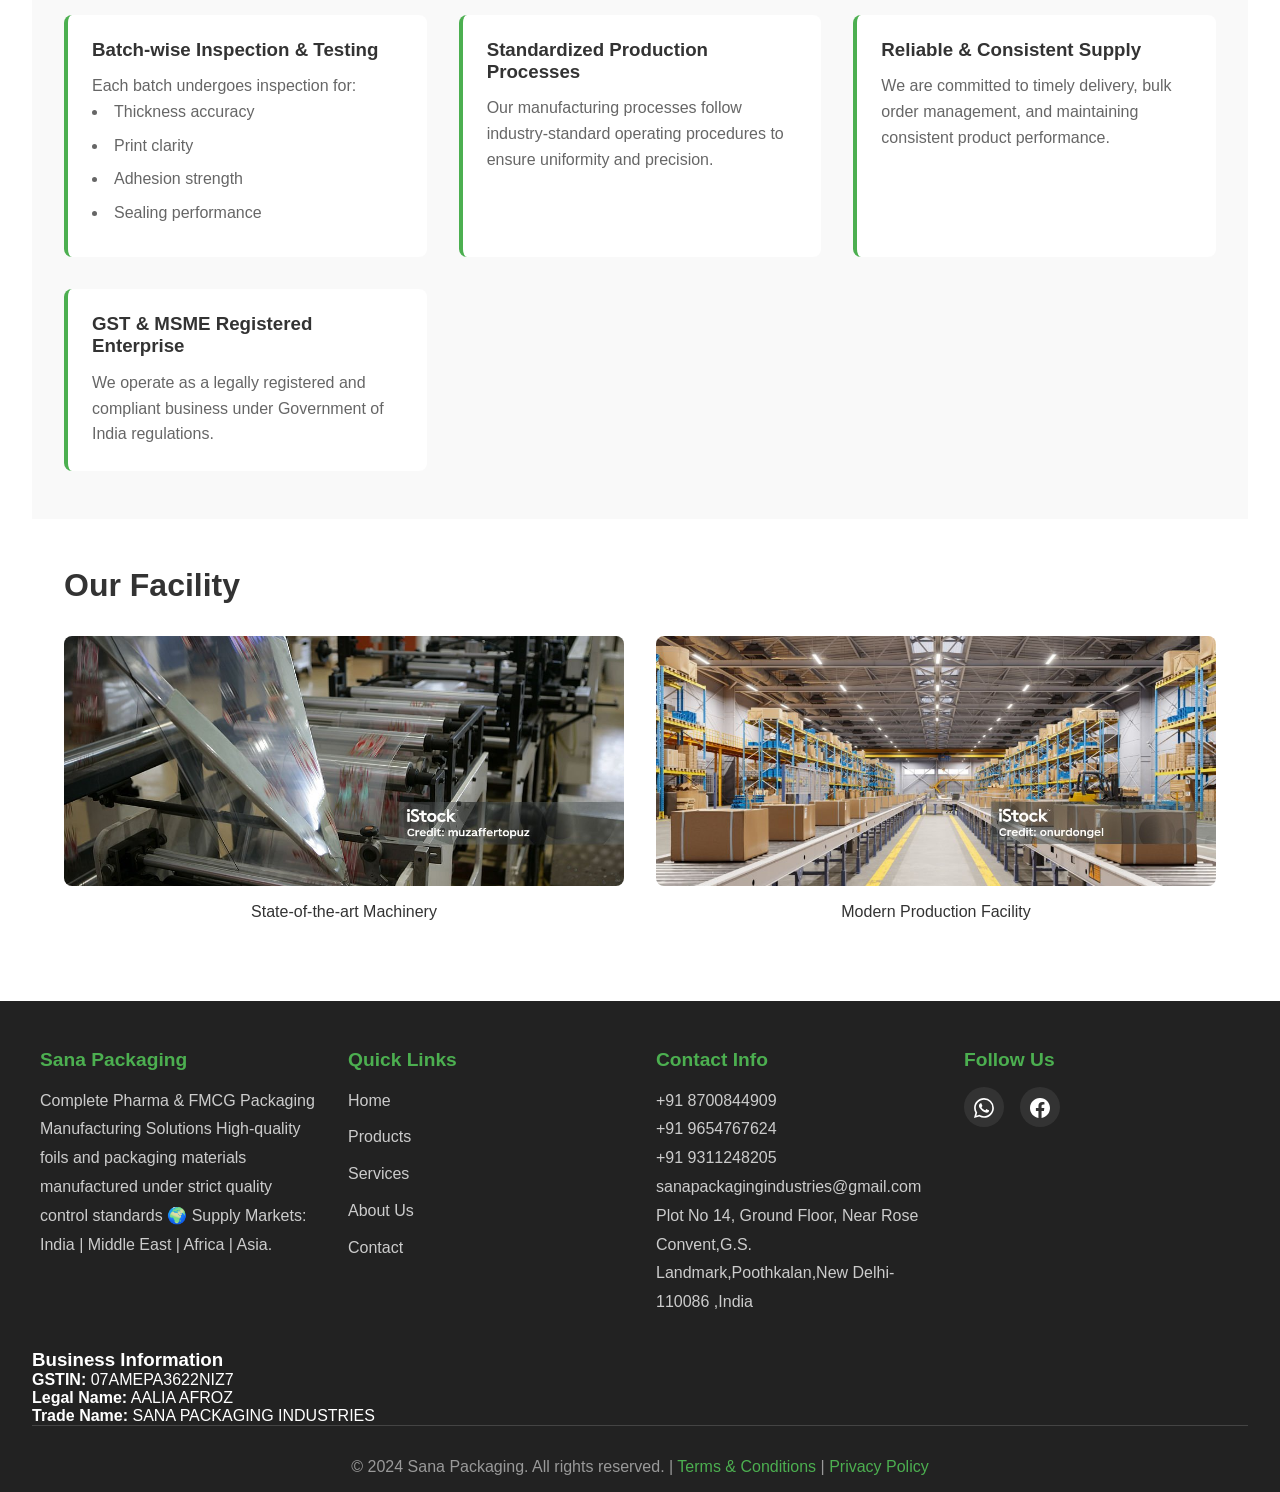
==== commit b4dd868b: "Add files via upload" ====
--- a/about.html
+++ b/about.html
@@ -225,6 +225,23 @@
                 </div>
             </div>
         </div>
+        <div class="footer-business-info">
+            <h3>Business Information</h3>
+            <div class="business-details">
+                <div class="business-detail-item">
+                    <strong>GSTIN:</strong>
+                    07ΑΜΕΡΑ3622NIZ7
+                </div>
+                <div class="business-detail-item">
+                    <strong>Legal Name:</strong>
+                    AALIA AFROZ
+                </div>
+                <div class="business-detail-item">
+                    <strong>Trade Name:</strong>
+                    SANA PACKAGING INDUSTRIES
+                </div>
+            </div>
+        </div>
         <div class="footer-bottom">
             <p>&copy; 2024 Sana Packaging. All rights reserved. | <a href="terms.html">Terms & Conditions</a> | <a
                     href="privacy.html">Privacy Policy</a></p>
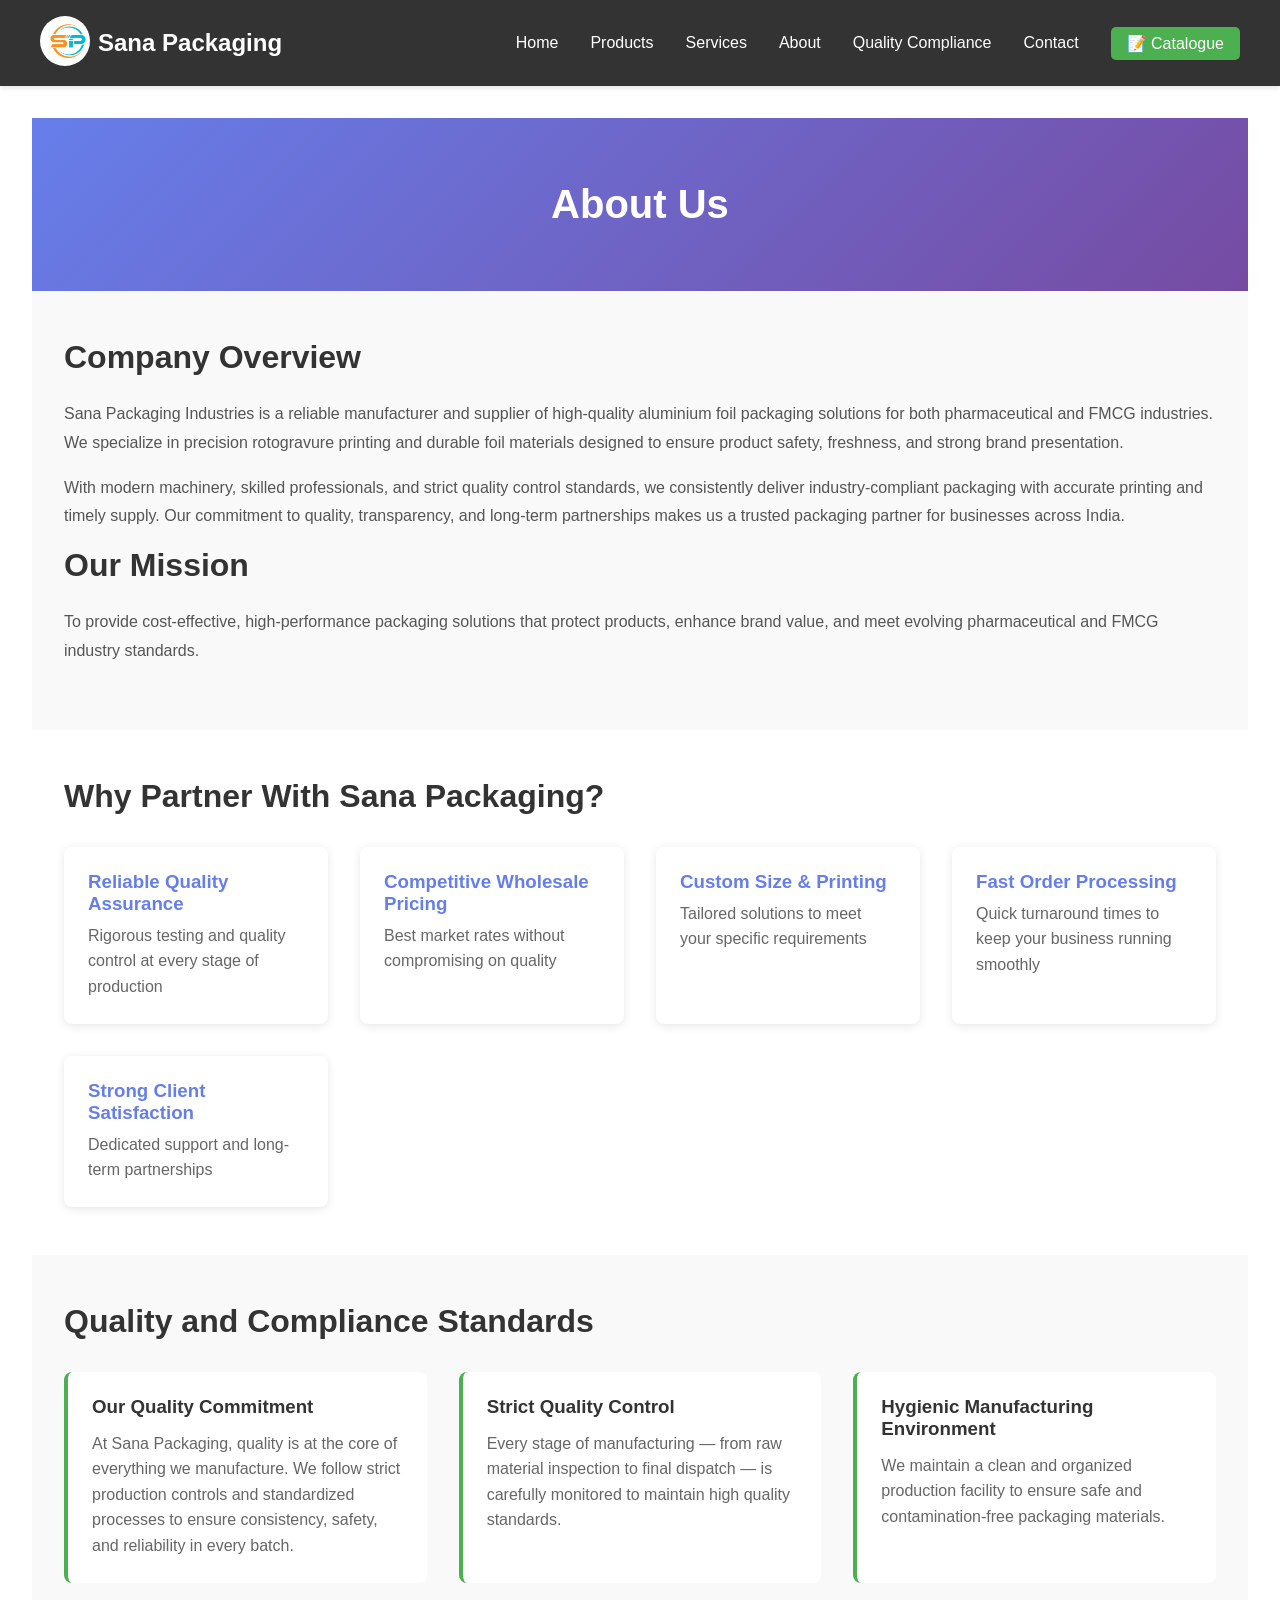
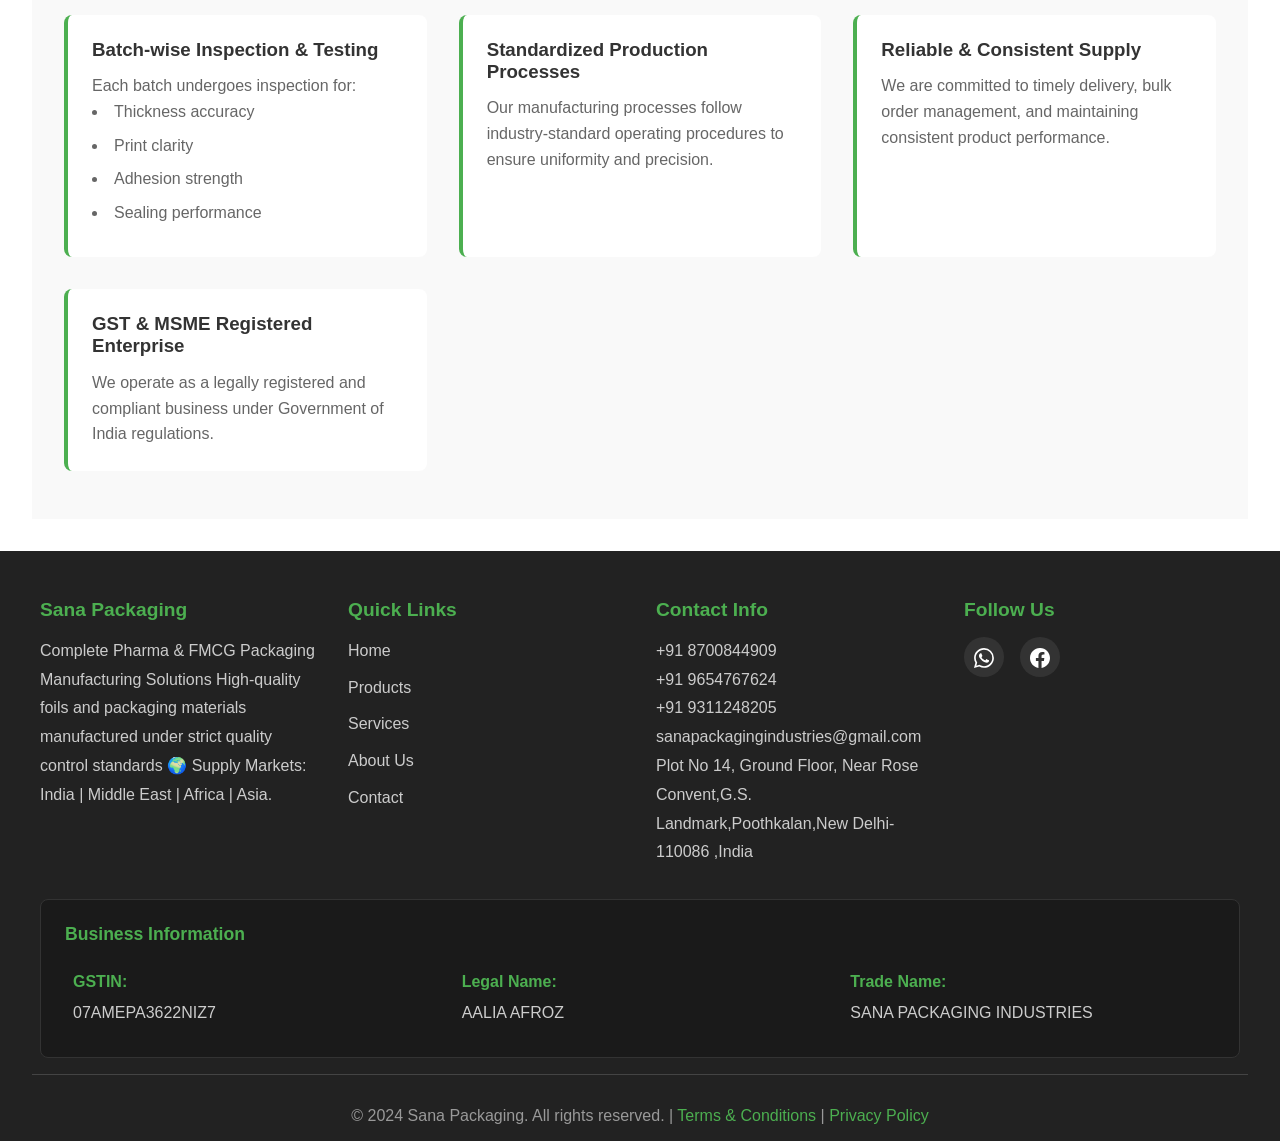
==== commit 1efaaf2b: "Add files via upload" ====
--- a/about.html
+++ b/about.html
@@ -149,30 +149,7 @@
             </div>
         </section>
 
-        <section class="visuals">
-            <div class="container">
-                <h2>Our Facility</h2>
-                <div class="gallery">
-                    <div class="gallery-item">
-                        <img src="images/StateoftheartMachineryhd.jpg" alt="Manufacturing Machinery">
-
-                        <p>State-of-the-art Machinery</p>
-                    </div>
-                    <div class="gallery-item">
-                        <img src="images/ModernProductionFacilityHd.jpg" alt="Factory Floor">
-                        <p>Modern Production Facility</p>
-                    </div>
-
-                </div>
-
-
-
-
-
-
-
-            </div>
-        </section>
+
     </main>
 
     <footer>
--- a/css/main.css
+++ b/css/main.css
@@ -146,6 +146,39 @@
     vertical-align: middle;
 }
 
+.footer-business-info {
+    background: #1a1a1a;
+    padding: 1.5rem;
+    margin: 2rem auto 1rem;
+    max-width: 1200px;
+    border-radius: 8px;
+    border: 1px solid #333;
+}
+
+.footer-business-info h3 {
+    color: #4CAF50;
+    margin-bottom: 1rem;
+    font-size: 1.1rem;
+}
+
+.business-details {
+    display: grid;
+    grid-template-columns: repeat(auto-fit, minmax(250px, 1fr));
+    gap: 1rem;
+    color: #ccc;
+    line-height: 1.6;
+}
+
+.business-detail-item {
+    padding: 0.5rem;
+}
+
+.business-detail-item strong {
+    color: #4CAF50;
+    display: block;
+    margin-bottom: 0.3rem;
+}
+
 .footer-bottom {
     text-align: center;
     padding-top: 2rem;
@@ -224,6 +257,15 @@
         grid-template-columns: 1fr;
         gap: 1.5rem;
     }
+
+    .business-details {
+        grid-template-columns: 1fr;
+    }
+
+    .footer-business-info {
+        padding: 1rem;
+        margin: 1rem auto 0.5rem;
+    }
 }
 
 
--- a/css/style.css
+++ b/css/style.css
@@ -628,7 +628,29 @@
     font-size: 1.1rem;
     line-height: 1.8;
     max-width: 800px;
-    margin: 0 auto;
+    margin: 0 auto 2rem;
+}
+
+.certificate-download {
+    margin-top: 2rem;
+}
+
+.certificate-download .btn {
+    display: inline-block;
+    padding: 1rem 2.5rem;
+    font-size: 1.1rem;
+    background: #4CAF50;
+    color: white;
+    border-radius: 8px;
+    text-decoration: none;
+    transition: all 0.3s ease;
+    box-shadow: 0 4px 15px rgba(76, 175, 80, 0.3);
+}
+
+.certificate-download .btn:hover {
+    background: #45a049;
+    transform: translateY(-2px);
+    box-shadow: 0 6px 20px rgba(76, 175, 80, 0.4);
 }
 
 @media (max-width: 768px) {
@@ -701,6 +723,13 @@
 
     .cert-hero h1 {
         font-size: 2rem;
+    }
+
+    .certificate-download .btn {
+        padding: 0.8rem 1.5rem;
+        font-size: 1rem;
+        width: 100%;
+        max-width: 300px;
     }
 }
 
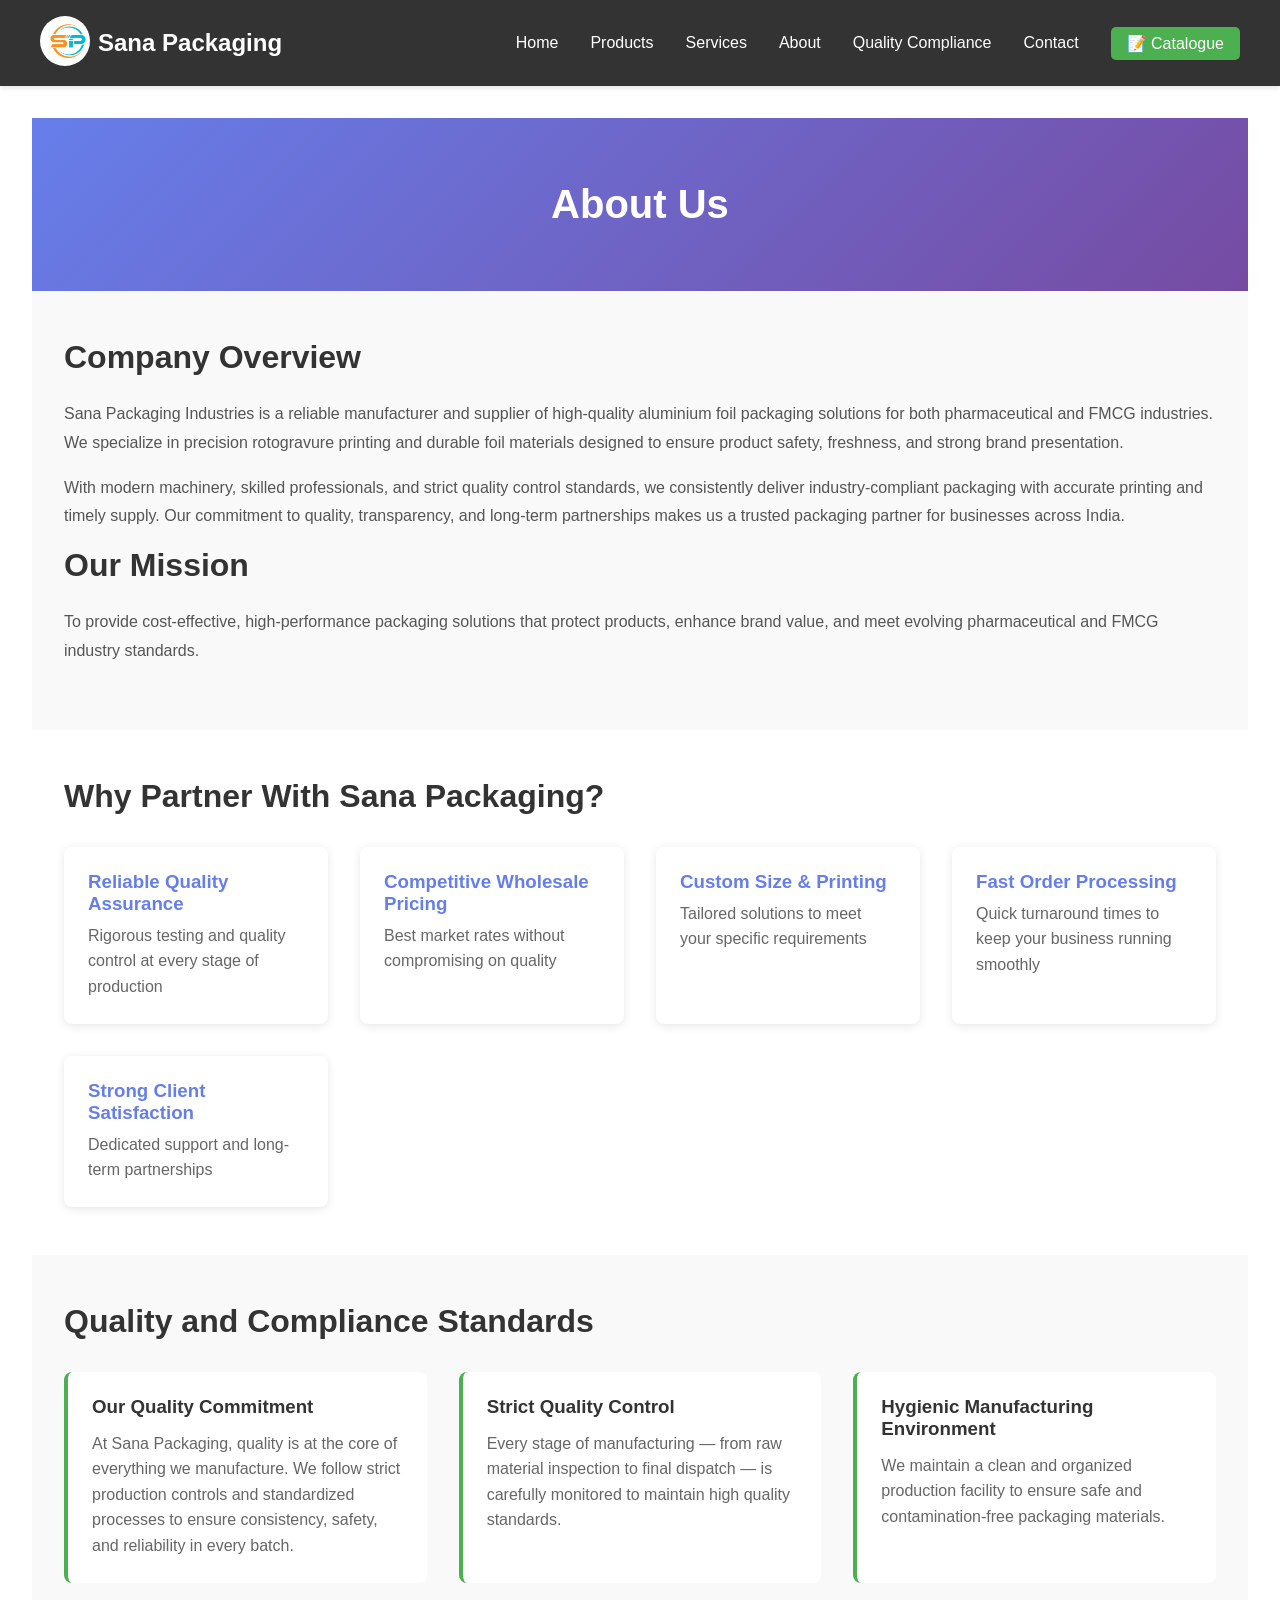
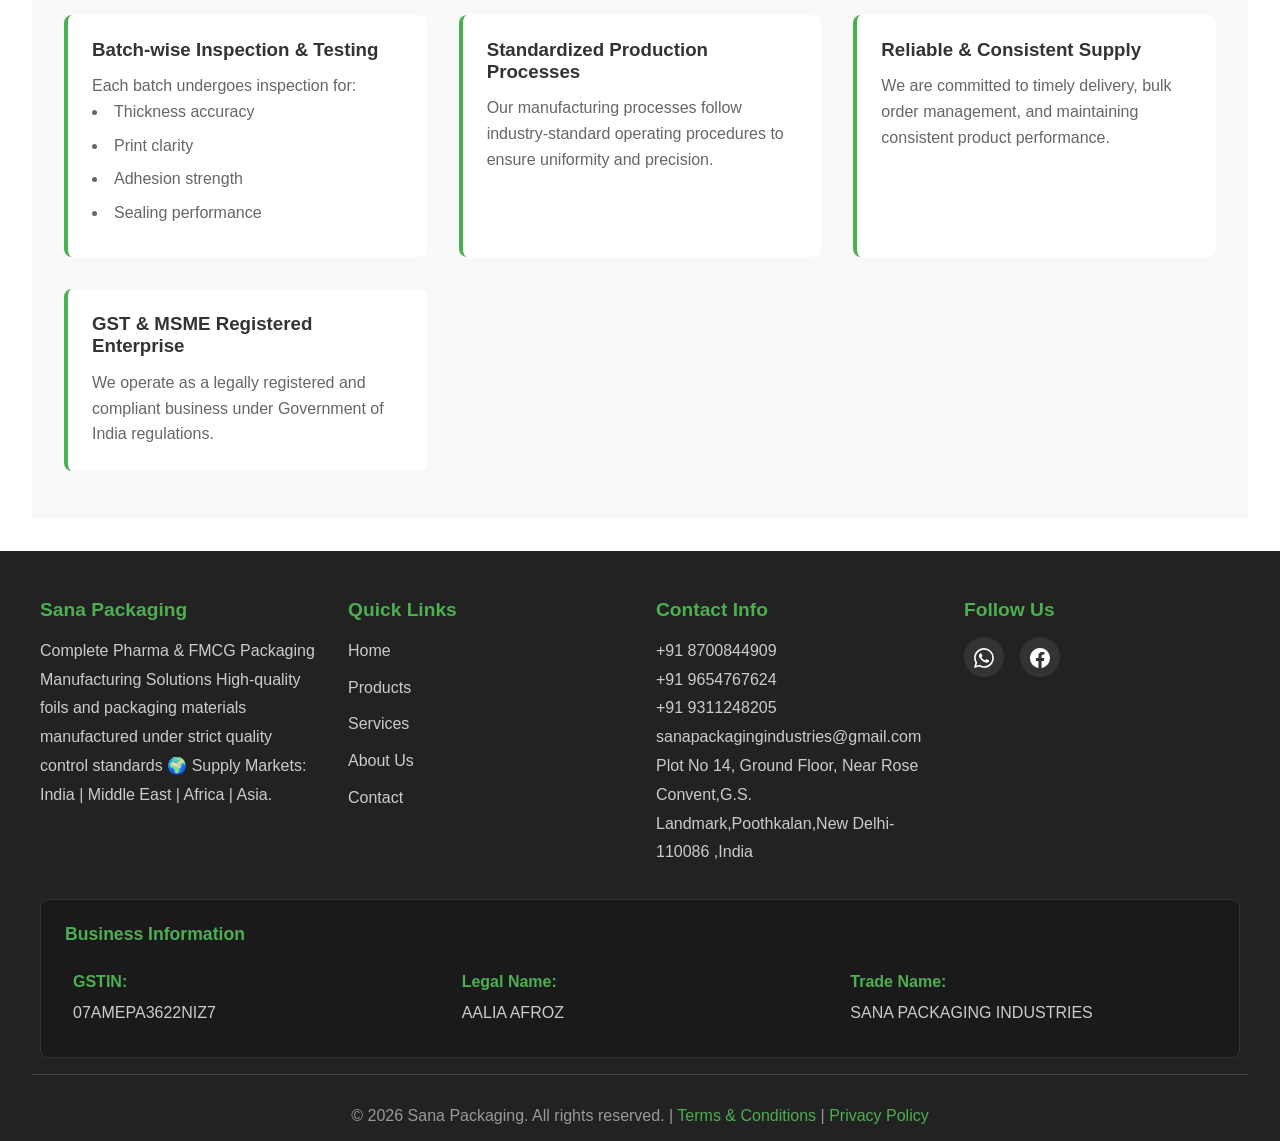
==== commit 7fc8ee66: "Update copyright year in footer to 2026" ====
--- a/about.html
+++ b/about.html
@@ -220,10 +220,10 @@
             </div>
         </div>
         <div class="footer-bottom">
-            <p>&copy; 2024 Sana Packaging. All rights reserved. | <a href="terms.html">Terms & Conditions</a> | <a
+            <p>&copy; 2026 Sana Packaging. All rights reserved. | <a href="terms.html">Terms & Conditions</a> | <a
                     href="privacy.html">Privacy Policy</a></p>
         </div>
     </footer>
 </body>
 
-</html>+</html>
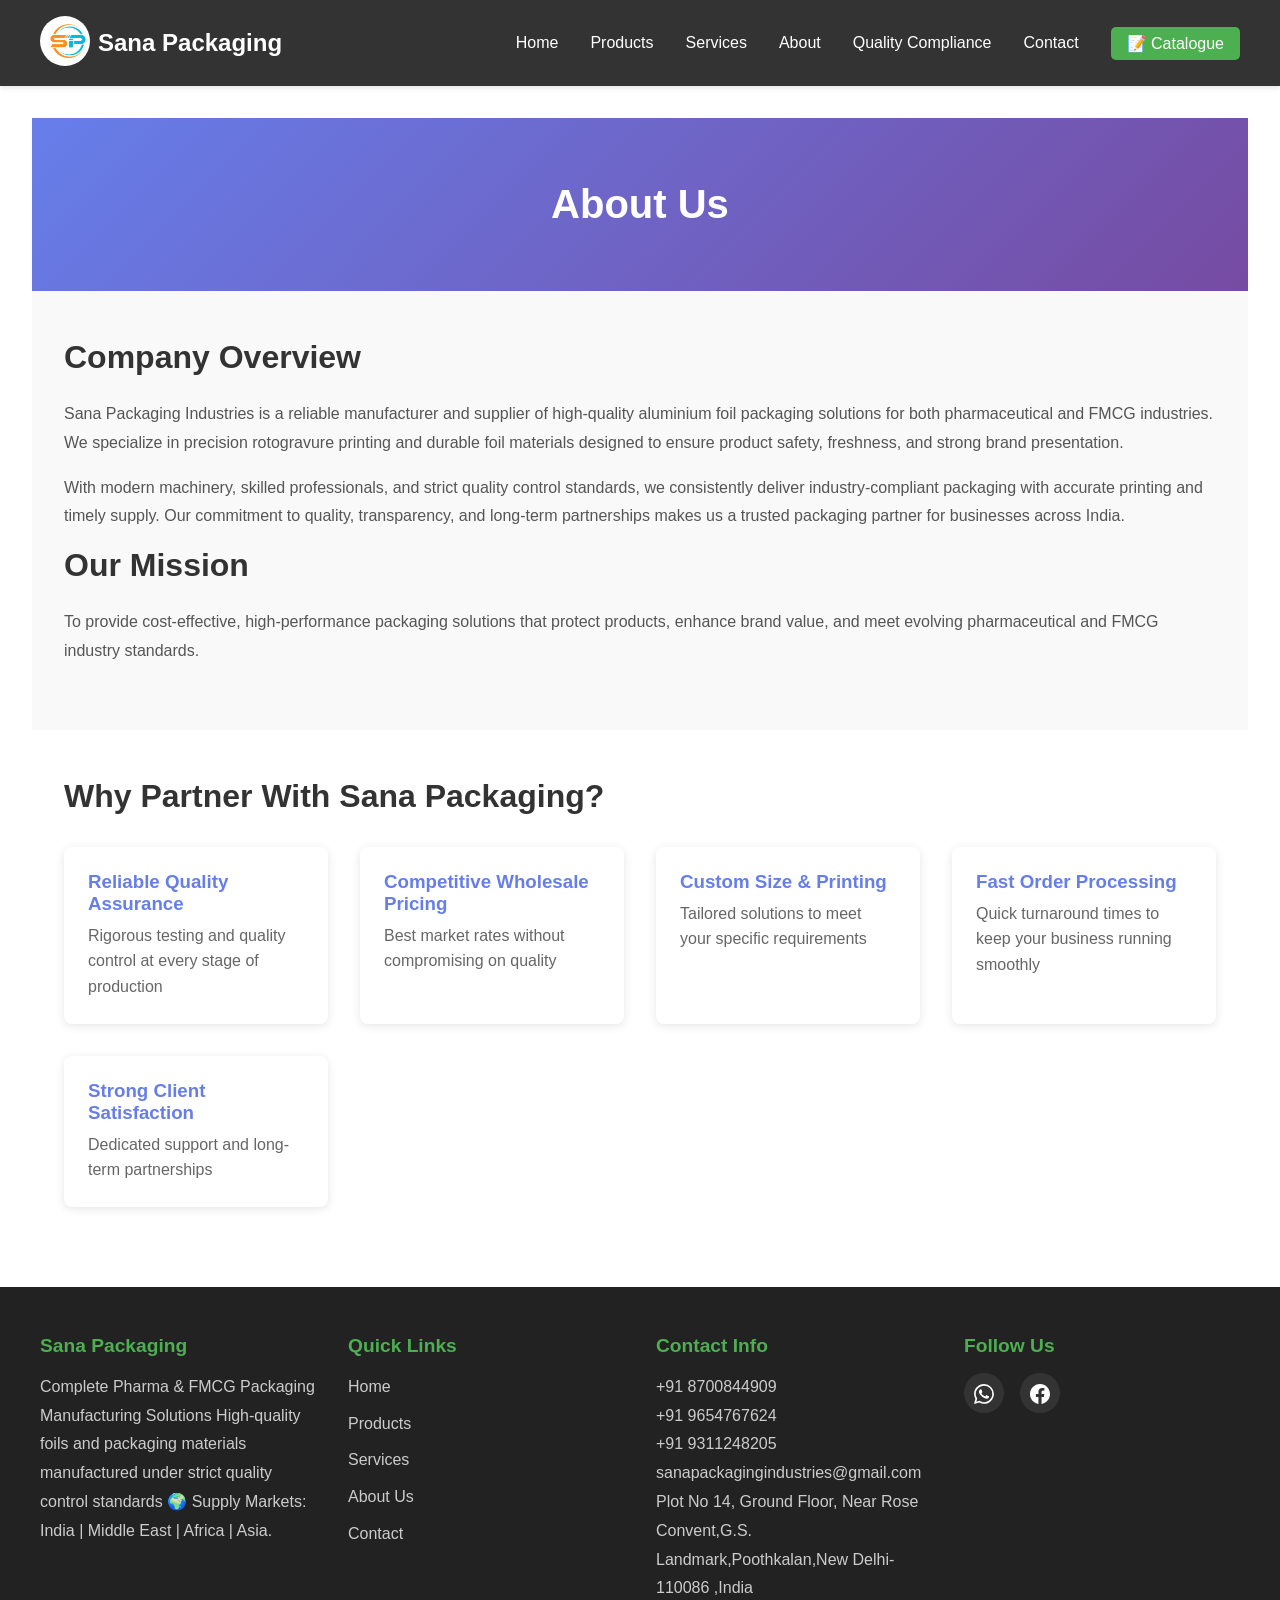
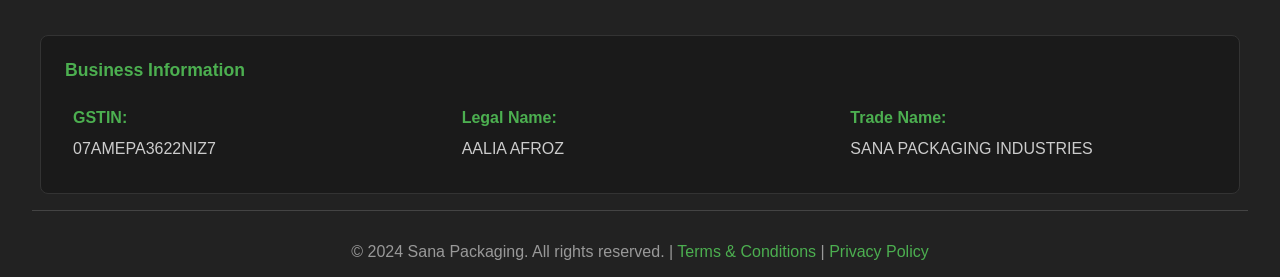
==== commit fbb7cc8b: "Add files via upload" ====
--- a/about.html
+++ b/about.html
@@ -96,58 +96,7 @@
             </div>
         </section>
 
-        <section class="certifications">
-            <div class="container">
-                <h2>Quality and Compliance Standards</h2>
-                <div class="cert-grid">
-                    <div class="cert-item">
-                        <h3>Our Quality Commitment
-                        </h3>
-                        <p>At Sana Packaging, quality is at the core of everything we manufacture. We follow strict
-                            production controls and standardized processes to ensure consistency, safety, and
-                            reliability in every batch.</p>
-                    </div>
-                    <div class="cert-item">
-                        <h3>Strict Quality Control</h3>
-                        <p>Every stage of manufacturing — from raw material inspection to final dispatch — is carefully
-                            monitored to maintain high quality standards.</p>
-                    </div>
-                    <div class="cert-item">
-                        <h3>Hygienic Manufacturing Environment</h3>
-                        <p>We maintain a clean and organized production facility to ensure safe and contamination-free
-                            packaging materials.</p>
-                    </div>
-                    <div class="cert-item">
-                        <h3> Batch-wise Inspection & Testing</h3>
-                        <p>Each batch undergoes inspection for:</p>
-                        <ul>
-                            <li>Thickness accuracy</li>
-                            <li>Print clarity</li>
-                            <li>Adhesion strength</li>
-                            <li>Sealing performance</li>
-                        </ul>
 
-                    </div>
-
-
-                    <div class="cert-item">
-                        <h3> Standardized Production Processes</h3>
-                        <p>Our manufacturing processes follow industry-standard operating procedures to ensure
-                            uniformity and precision.</p>
-                    </div>
-                    <div class="cert-item">
-                        <h3>Reliable & Consistent Supply</h3>
-                        <p>We are committed to timely delivery, bulk order management, and maintaining consistent
-                            product performance.</p>
-                    </div>
-                    <div class="cert-item">
-                        <h3>GST & MSME Registered Enterprise</h3>
-                        <p>We operate as a legally registered and compliant business under Government of India
-                            regulations.</p>
-                    </div>
-                </div>
-            </div>
-        </section>
 
 
     </main>
@@ -220,10 +169,10 @@
             </div>
         </div>
         <div class="footer-bottom">
-            <p>&copy; 2026 Sana Packaging. All rights reserved. | <a href="terms.html">Terms & Conditions</a> | <a
+            <p>&copy; 2024 Sana Packaging. All rights reserved. | <a href="terms.html">Terms & Conditions</a> | <a
                     href="privacy.html">Privacy Policy</a></p>
         </div>
     </footer>
 </body>
 
-</html>
+</html>
